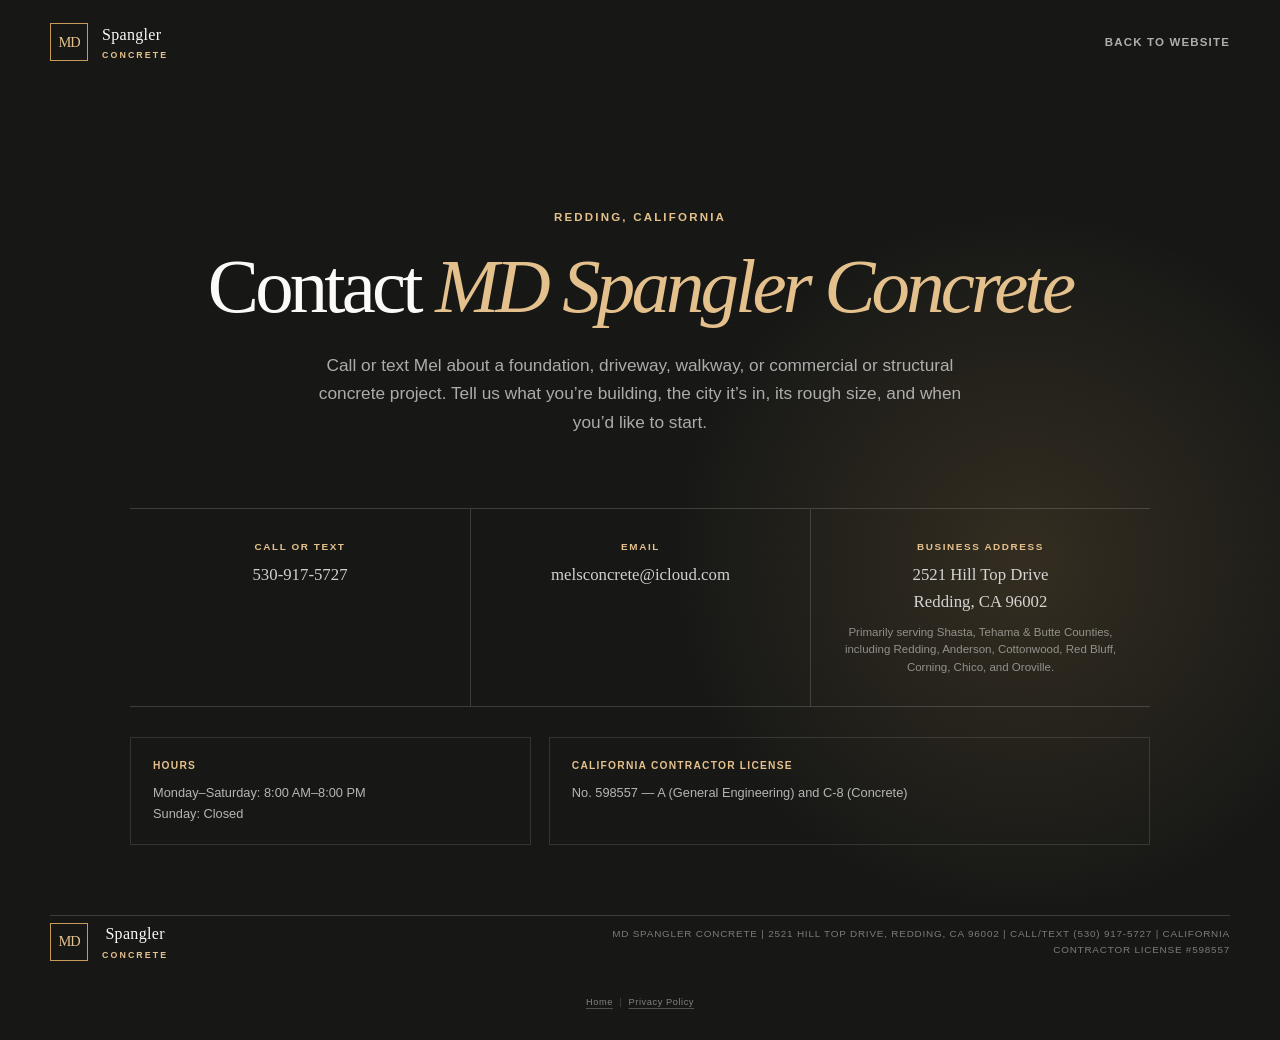
==== contact.html @ 285b9b2b "Add a contact page and send common contact addresses to it Co-Authored-By: Claude Opus 5.5 <noreply@" ====
<!doctype html>
<html lang="en">
<head>
  <meta charset="utf-8">
  <meta name="viewport" content="width=device-width, initial-scale=1">
  <meta name="robots" content="index, follow">
  <meta name="description" content="Contact MD Spangler Concrete in Redding, CA. Call or text 530-917-5727 or email melsconcrete@icloud.com. Open Monday to Saturday, 8 AM to 8 PM. California Contractor License 598557.">
  <link rel="canonical" href="https://md-spangler-concrete.netlify.app/contact">
  <meta property="og:type" content="website">
  <meta property="og:site_name" content="MD Spangler Concrete">
  <meta property="og:title" content="Contact MD Spangler Concrete | Redding, CA">
  <meta property="og:description" content="Call or text 530-917-5727 about your concrete project in Shasta, Tehama, or Butte County.">
  <meta property="og:url" content="https://md-spangler-concrete.netlify.app/contact">
  <meta property="og:image" content="https://md-spangler-concrete.netlify.app/images/md-spangler-large-concrete-pour.webp">
  <meta property="og:image:alt" content="MD Spangler Concrete crew completing a large concrete pour in Northern California.">
  <script type="application/ld+json">
  {
    "@context": "https://schema.org",
    "@graph": [
      {
        "@type": "ContactPage",
        "@id": "https://md-spangler-concrete.netlify.app/contact#webpage",
        "url": "https://md-spangler-concrete.netlify.app/contact",
        "name": "Contact MD Spangler Concrete",
        "about": { "@id": "https://md-spangler-concrete.netlify.app/#business" }
      },
      {
        "@type": ["HomeAndConstructionBusiness", "LocalBusiness"],
        "@id": "https://md-spangler-concrete.netlify.app/#business",
        "name": "MD Spangler Concrete",
        "url": "https://md-spangler-concrete.netlify.app/",
        "telephone": "+1-530-917-5727",
        "email": "melsconcrete@icloud.com",
        "address": {
          "@type": "PostalAddress",
          "streetAddress": "2521 Hill Top Drive",
          "addressLocality": "Redding",
          "addressRegion": "CA",
          "postalCode": "96002",
          "addressCountry": "US"
        },
        "openingHoursSpecification": {
          "@type": "OpeningHoursSpecification",
          "dayOfWeek": ["Monday", "Tuesday", "Wednesday", "Thursday", "Friday", "Saturday"],
          "opens": "08:00",
          "closes": "20:00"
        },
        "identifier": {
          "@type": "PropertyValue",
          "propertyID": "CSLB License",
          "value": "598557"
        }
      }
    ]
  }
  </script>
  <title>Contact MD Spangler Concrete | Redding, CA</title>
  <link rel="stylesheet" href="style.css">
</head>
<body>
  <header class="privacy-header">
    <div class="privacy-header__inner">
      <a aria-label="MD Spangler Concrete home" class="brand brand--footer" href="/">
        <span class="brand__mark">MD</span>
        <span class="brand__name">Spangler <b>Concrete</b></span>
      </a>
      <a class="privacy-header__back" href="/">Back to website</a>
    </div>
  </header>

  <main>
    <section class="contact" aria-labelledby="contact-title">
      <div class="contact__texture" aria-hidden="true"></div>
      <div class="section-shell contact__inner">
        <p class="eyebrow">Redding, California</p>
        <h1 id="contact-title">Contact <em>MD Spangler Concrete</em></h1>
        <p class="contact__lead">Call or text Mel about a foundation, driveway, walkway, or commercial or structural concrete project. Tell us what you’re building, the city it’s in, its rough size, and when you’d like to start.</p>

        <div class="contact__details">
          <div>
            <p>Call or text</p>
            <a href="tel:+15309175727">530-917-5727</a>
          </div>
          <div>
            <p>Email</p>
            <a href="mailto:melsconcrete@icloud.com">melsconcrete@icloud.com</a>
          </div>
          <div>
            <p>Business address</p>
            <address>2521 Hill Top Drive<br>Redding, CA 96002</address>
            <span class="contact__service-area">Primarily serving Shasta, Tehama &amp; Butte Counties, including Redding, Anderson, Cottonwood, Red Bluff, Corning, Chico, and Oroville.</span>
          </div>
        </div>

        <div class="contact__facts">
          <p><strong>Hours</strong><span>Monday–Saturday: 8:00 AM–8:00 PM</span><span>Sunday: Closed</span></p>
          <p><strong>California Contractor License</strong><span>No. 598557 — A (General Engineering) and C-8 (Concrete)</span></p>
        </div>

        <footer>
          <a class="brand brand--footer" href="/" aria-label="MD Spangler Concrete home">
            <span class="brand__mark">MD</span>
            <span class="brand__name">Spangler <b>Concrete</b></span>
          </a>
          <p>MD Spangler Concrete | 2521 Hill Top Drive, Redding, CA 96002 | Call/Text (530) 917-5727 | California Contractor License #598557</p>
          <div class="footer-credit">
            <p class="footer-attribution"><a href="/">Home</a><span aria-hidden="true"> | </span><a href="privacy.html">Privacy Policy</a></p>
          </div>
        </footer>
      </div>
    </section>
  </main>
</body>
</html>
---- style.css ----
/* MD Spangler Concrete — standalone landing page */
:root {
  --charcoal: #171816;
  --charcoal-soft: #22231f;
  --ink: #25251f;
  --concrete: #dedbd2;
  --paper: #f3f0e8;
  --white: #fbfaf6;
  --brass: #c99b58;
  --brass-light: #e4c18c;
  --line: rgba(35, 35, 30, 0.18);
  --shell: min(1180px, calc(100% - 48px));
}

* {
  box-sizing: border-box;
}

html {
  scroll-behavior: smooth;
}

body {
  margin: 0;
  background: var(--paper);
  color: var(--ink);
  font-family: Arial, Helvetica, sans-serif;
  font-size: 16px;
  line-height: 1.65;
  -webkit-font-smoothing: antialiased;
}

body,
button,
a {
  font-family: Arial, Helvetica, sans-serif;
}

::selection {
  background: var(--brass);
  color: var(--charcoal);
}

a {
  color: inherit;
}

h1,
h2,
h3,
p,
blockquote,
ul,
figure {
  margin-top: 0;
}

h1,
h2,
h3,
blockquote {
  font-family: Georgia, "Times New Roman", serif;
  font-weight: 400;
  line-height: 1.04;
}

em {
  color: var(--brass-light);
  font-weight: 400;
}

.section-shell {
  width: var(--shell);
  margin-inline: auto;
}

.section-pad {
  padding: 120px 0;
}

.eyebrow {
  display: flex;
  align-items: center;
  gap: 12px;
  margin-bottom: 22px;
  color: var(--brass-light);
  font-size: 0.72rem;
  font-weight: 700;
  letter-spacing: 0.19em;
  line-height: 1.3;
  text-transform: uppercase;
}

.eyebrow--dark {
  color: #8b622b;
}

.button {
  display: inline-flex;
  min-height: 54px;
  align-items: center;
  justify-content: center;
  gap: 28px;
  padding: 0 28px;
  border: 1px solid transparent;
  text-decoration: none;
  font-size: 0.76rem;
  font-weight: 700;
  letter-spacing: 0.1em;
  text-transform: uppercase;
  transition: background-color 180ms ease, color 180ms ease, transform 180ms ease;
}

.button:hover {
  transform: translateY(-2px);
}

.button:focus-visible,
a:focus-visible,
summary:focus-visible {
  outline: 3px solid var(--brass-light);
  outline-offset: 4px;
}

.button--primary {
  background: var(--brass);
  color: var(--charcoal);
}

.button--primary:hover {
  background: var(--brass-light);
}

/* Brand */
.brand__logo {
  display: block;
  width: 72px;
  height: 72px;
  object-fit: contain;
}

.brand {
  display: inline-flex;
  align-items: center;
  gap: 14px;
  color: var(--white);
  text-decoration: none;
}

.brand__mark {
  display: grid;
  width: 46px;
  height: 46px;
  place-items: center;
  border: 1px solid var(--brass);
  color: var(--brass-light);
  font-family: Georgia, "Times New Roman", serif;
  font-size: 1.05rem;
  letter-spacing: -0.08em;
}

.brand__name {
  font-family: Georgia, "Times New Roman", serif;
  font-size: 1.25rem;
  letter-spacing: 0.02em;
}

.brand__name b {
  display: block;
  color: var(--brass-light);
  font-family: Arial, Helvetica, sans-serif;
  font-size: 0.55rem;
  letter-spacing: 0.24em;
  text-transform: uppercase;
}

/* Hero */
.hero {
  position: relative;
  min-height: 760px;
  height: 100svh;
  overflow: hidden;
  background:
    radial-gradient(circle at 78% 22%, rgba(201, 155, 88, 0.18), transparent 31%),
    linear-gradient(115deg, #11120f 0%, #1d1e1a 56%, #10110f 100%);
  color: var(--white);
  isolation: isolate;
}

.hero__texture,
.contact__texture {
  position: absolute;
  inset: 0;
  z-index: -1;
  opacity: 0.28;
  background-image:
    linear-gradient(90deg, transparent 49.9%, rgba(255,255,255,0.035) 50%, transparent 50.1%),
    linear-gradient(rgba(255,255,255,0.025) 1px, transparent 1px);
  background-size: 29% 100%, 100% 5px;
}

.hero__frame {
  position: absolute;
  top: 0;
  right: -9vw;
  z-index: -1;
  width: 49vw;
  height: 100%;
  border-left: 1px solid rgba(255, 255, 255, 0.09);
  background:
    linear-gradient(139deg, transparent 0 45%, rgba(201,155,88,0.13) 45.1% 45.3%, transparent 45.4%),
    linear-gradient(49deg, transparent 0 64%, rgba(255,255,255,0.06) 64.1% 64.25%, transparent 64.4%),
    linear-gradient(138deg, transparent 0 45%, rgba(255,255,255,0.05) 45.1% 70%, transparent 70.1%);
  transform: skewX(-10deg);
}

.hero__topline {
  position: absolute;
  top: 0;
  left: 50%;
  display: flex;
  width: var(--shell);
  height: 98px;
  align-items: center;
  justify-content: space-between;
  border-bottom: 1px solid rgba(255, 255, 255, 0.18);
  transform: translateX(-50%);
}

.hero__topline > p {
  margin: 0;
  color: rgba(255,255,255,0.65);
  font-size: 0.68rem;
  letter-spacing: 0.14em;
  text-transform: uppercase;
}

.hero__topline > p span {
  margin: 0 7px;
  color: var(--brass-light);
}

.hero__content {
  position: absolute;
  top: 52%;
  left: 50%;
  display: grid;
  width: var(--shell);
  grid-template-columns: minmax(0, 1fr) clamp(300px, 27vw, 380px);
  align-items: center;
  gap: clamp(36px, 5vw, 72px);
  transform: translate(-50%, -46%);
}

.hero__copy {
  min-width: 0;
}

.hero__logo {
  display: block;
  width: 100%;
  max-width: 380px;
  height: auto;
  aspect-ratio: 1;
  justify-self: end;
  object-fit: contain;
  filter:
    drop-shadow(0 20px 30px rgba(0,0,0,0.4))
    drop-shadow(0 0 20px rgba(201,155,88,0.08));
}

.hero h1 {
  max-width: 760px;
  margin-bottom: 22px;
  font-size: clamp(3.6rem, 5.4vw, 5.6rem);
  letter-spacing: -0.055em;
}

.hero__lead {
  margin-bottom: 9px;
  color: rgba(255,255,255,0.85);
  font-family: Georgia, "Times New Roman", serif;
  font-size: clamp(1.22rem, 2.2vw, 1.65rem);
  font-style: italic;
}

.hero__area {
  margin-bottom: 15px;
  color: var(--brass-light);
  font-size: 0.78rem;
  font-weight: 700;
  letter-spacing: 0.13em;
  text-transform: uppercase;
}

.hero__services {
  max-width: 820px;
  margin-bottom: 30px;
  color: rgba(255,255,255,0.62);
  font-size: 0.84rem;
  line-height: 1.7;
}

.hero__services span {
  margin: 0 5px;
  color: var(--brass);
}

.hero__actions {
  display: flex;
}

.hero__stat {
  position: absolute;
  right: max(24px, calc((100% - 1180px) / 2));
  bottom: 52px;
  display: flex;
  align-items: flex-end;
  gap: 15px;
}

.hero__stat strong {
  color: var(--brass-light);
  font-family: Georgia, "Times New Roman", serif;
  font-size: 4.2rem;
  font-weight: 400;
  letter-spacing: -0.06em;
  line-height: 0.8;
}

.hero__stat strong span {
  font-size: 1.6rem;
  vertical-align: top;
}

.hero__stat p {
  margin: 0;
  color: rgba(255, 255, 255, 0.58);
  font-size: 0.65rem;
  letter-spacing: 0.1em;
  line-height: 1.45;
  text-transform: uppercase;
}

/* Why homeowners choose */
.why {
  background: var(--concrete);
}

.why__grid {
  display: grid;
  grid-template-columns: minmax(0, 1.05fr) minmax(320px, 0.95fr);
  align-items: center;
  gap: clamp(60px, 8vw, 110px);
}

.why h2,
.services h2,
.project-gallery h2,
.service-area h2,
.faq h2 {
  margin-bottom: 32px;
  font-size: clamp(2.8rem, 5vw, 5rem);
  letter-spacing: -0.045em;
}

.why h2 em,
.services h2 em,
.project-gallery h2 em,
.service-area h2 em,
.faq h2 em {
  color: #8b622b;
}

.why__copy .lead {
  color: #33332e;
  font-family: Georgia, "Times New Roman", serif;
  font-size: clamp(1.17rem, 1.8vw, 1.4rem);
  line-height: 1.62;
}

.why__copy > p:not(.eyebrow):not(.lead) {
  color: #55554d;
}

.why__copy .why__statement {
  margin: 35px 0 0;
  padding: 23px 25px;
  border-left: 3px solid #9a6f35;
  background: rgba(255,255,255,0.38);
  color: #31312c;
  font-family: Georgia, "Times New Roman", serif;
  font-size: 1.22rem;
  font-style: italic;
}

.why__image {
  position: relative;
  margin: 0;
  border: 1px solid rgba(35,35,30,0.22);
  background: #c9c4b8;
}

.why__image::before {
  position: absolute;
  top: -17px;
  right: -17px;
  width: 42%;
  height: 42%;
  border-top: 3px solid #9a6f35;
  border-right: 3px solid #9a6f35;
  content: "";
}

.why__image img {
  display: block;
  width: 100%;
  aspect-ratio: 4 / 3;
  object-fit: cover;
  object-position: center;
}

.why__image figcaption,
.standard__visual figcaption {
  padding: 12px 15px;
  color: #5b5a51;
  font-size: 0.68rem;
  letter-spacing: 0.03em;
}

/* Services */
.services {
  background: var(--paper);
}

.section-heading {
  max-width: 900px;
  margin: 0 auto 70px;
  text-align: center;
}

.section-heading .eyebrow {
  justify-content: center;
}

.section-heading__lead {
  max-width: 700px;
  margin: -45px auto 0;
  color: #5c5b52;
}

.services__grid {
  display: grid;
  grid-template-columns: repeat(2, minmax(0, 1fr));
  border-top: 1px solid var(--line);
  border-left: 1px solid var(--line);
}

.services__grid article {
  min-height: 245px;
  padding: 35px 38px;
  border-right: 1px solid var(--line);
  border-bottom: 1px solid var(--line);
  transition: background 180ms ease, transform 180ms ease;
}

.services__grid article:hover {
  background: rgba(201, 155, 88, 0.11);
  transform: translateY(-2px);
}

.services__grid article:last-child {
  grid-column: 1 / -1;
}

.services__grid span {
  display: block;
  margin-bottom: 25px;
  color: #8b622b;
  font-size: 0.68rem;
  font-weight: 700;
  letter-spacing: 0.13em;
}

.services__grid h3 {
  margin-bottom: 16px;
  font-size: clamp(1.6rem, 2.7vw, 2.25rem);
}

.services__grid p {
  max-width: 470px;
  margin-bottom: 0;
  color: #5c5b52;
}

.work-strip {
  display: grid;
  grid-template-columns: repeat(3, minmax(0, 1fr));
  gap: 10px;
  margin-top: 38px;
}

.work-strip figure {
  margin: 0;
  overflow: hidden;
  background: #d8d4ca;
}

.work-strip img {
  display: block;
  width: 100%;
  height: 100%;
  aspect-ratio: 4 / 3;
  object-fit: cover;
  transition: transform 300ms ease;
}

.work-strip figure:hover img {
  transform: scale(1.025);
}

/* Standard */
.standard {
  background: var(--charcoal);
  color: rgba(255,255,255,0.7);
}

.standard__grid {
  display: grid;
  grid-template-columns: minmax(320px, 0.95fr) minmax(0, 1.05fr);
  align-items: center;
  gap: clamp(60px, 8vw, 115px);
}

.standard__visual {
  position: relative;
}

.standard__visual figure {
  margin: 0;
  border: 1px solid rgba(255,255,255,0.13);
  background: #252621;
}

.standard__visual img {
  display: block;
  width: 100%;
  height: auto;
  aspect-ratio: auto;
  object-fit: contain;
}

.standard__visual figcaption {
  color: rgba(255,255,255,0.53);
}

.standard h2 {
  margin-bottom: 35px;
  color: var(--white);
  font-size: clamp(2.8rem, 5vw, 5rem);
  letter-spacing: -0.05em;
}

.standard__copy > p:not(.eyebrow):not(.standard__closing) {
  font-size: 1.04rem;
}

.check-list {
  display: grid;
  grid-template-columns: repeat(2, minmax(0, 1fr));
  gap: 12px 25px;
  margin: 25px 0 35px;
  padding: 0;
  list-style: none;
}

.check-list li {
  position: relative;
  padding-left: 28px;
  color: rgba(255,255,255,0.82);
}

.check-list li::before {
  position: absolute;
  top: 0;
  left: 0;
  color: var(--brass-light);
  content: "✓";
  font-weight: 700;
}

.standard__closing {
  margin: 0;
  padding: 22px 0 22px 26px;
  border-left: 2px solid var(--brass);
  color: var(--brass-light);
  font-family: Georgia, "Times New Roman", serif;
  font-size: 1.2rem;
  font-style: italic;
}

/* Project gallery */
.project-gallery {
  background: var(--paper);
}

.project-gallery__grid {
  display: grid;
  grid-template-columns: repeat(3, minmax(0, 1fr));
  grid-auto-flow: dense;
  gap: 14px;
}

.project-gallery__item {
  position: relative;
  margin: 0;
  overflow: hidden;
  background: #c9c4b8;
}

.project-gallery__item--wide {
  grid-column: span 2;
}

.project-gallery__item img {
  display: block;
  width: 100%;
  height: 100%;
  aspect-ratio: 4 / 3;
  object-fit: cover;
  transition: transform 350ms ease;
}

.project-gallery__item--wide img {
  aspect-ratio: 8 / 3;
}

.project-gallery__item--portrait {
  grid-row: span 2;
}

.project-gallery__item--portrait img {
  aspect-ratio: 3 / 4;
}

.project-gallery__item:hover img {
  transform: scale(1.025);
}

.project-gallery__item figcaption {
  position: absolute;
  right: 0;
  bottom: 0;
  left: 0;
  padding: 28px 18px 15px;
  background: linear-gradient(transparent, rgba(20, 20, 17, 0.82));
  color: #fff;
  font-family: Georgia, "Times New Roman", serif;
  font-size: 0.95rem;
}

/* Service area */
.service-area {
  background:
    linear-gradient(rgba(222,219,210,0.94), rgba(222,219,210,0.94)),
    repeating-linear-gradient(45deg, transparent 0 14px, rgba(139,98,43,0.12) 14px 15px);
}

.service-area__inner {
  max-width: 980px;
  text-align: center;
}

.service-area__inner > .eyebrow {
  justify-content: center;
}

.service-area__label {
  margin-bottom: 17px;
  color: #66645b;
  font-size: 0.72rem;
  font-weight: 700;
  letter-spacing: 0.16em;
  text-transform: uppercase;
}

.city-list {
  display: flex;
  flex-wrap: wrap;
  justify-content: center;
  gap: 10px;
  margin: 0 0 35px;
  padding: 0;
  list-style: none;
}

.city-list li {
  padding: 10px 17px;
  border: 1px solid rgba(35,35,30,0.2);
  background: rgba(255,255,255,0.34);
  color: #45453e;
  font-size: 0.76rem;
  font-weight: 700;
  letter-spacing: 0.06em;
  text-transform: uppercase;
}

.service-area__closing {
  max-width: 760px;
  margin: 0 auto;
  color: #34342f;
  font-family: Georgia, "Times New Roman", serif;
  font-size: clamp(1.15rem, 2vw, 1.4rem);
  font-style: italic;
}

.service-area__map {
  margin-top: 48px;
  overflow: hidden;
  border: 1px solid rgba(35,35,30,0.22);
  background: #c9c4b8;
  box-shadow: 0 18px 40px rgba(35,35,30,0.08);
}

.service-area__map iframe {
  display: block;
  width: 100%;
  height: 430px;
  border: 0;
}

/* Reviews */
.reviews {
  background: var(--concrete);
}

.reviews h2 {
  max-width: 820px;
  margin-bottom: 52px;
  font-size: clamp(3rem, 5vw, 5rem);
}

.reviews h2 em {
  color: #8b622b;
}

.reviews__grid {
  display: grid;
  grid-template-columns: repeat(3, 1fr);
  gap: 22px;
}

.thumbtack-review-widget {
  display: flex;
  justify-content: center;
  margin: -34px 0 46px;
}

.thumbtack-review-widget .widget {
  width: min(100%, 520px);
  padding: 26px;
  border-top: 3px solid var(--brass);
  background: var(--paper);
  box-shadow: 0 18px 40px rgba(35, 35, 30, 0.08);
}

.thumbtack-review-widget .widget > img {
  display: block;
  max-width: 150px;
  height: auto;
  margin-bottom: 20px;
}

.review-card {
  display: flex;
  min-height: 100%;
  flex-direction: column;
  margin: 0;
  padding: 38px 34px;
  border-top: 3px solid var(--brass);
  background: var(--paper);
  box-shadow: 0 18px 40px rgba(35, 35, 30, 0.08);
}

.review-card__customer {
  margin-bottom: 20px;
}

.review-card__customer strong,
.review-card__customer span {
  display: block;
}

.review-card__customer strong {
  color: var(--ink);
  font-family: Georgia, "Times New Roman", serif;
  font-size: 1.35rem;
}

.review-card__customer span,
.review-card__project,
.review-card__source {
  color: #66645b;
  font-size: 0.7rem;
  letter-spacing: 0.08em;
  line-height: 1.5;
  text-transform: uppercase;
}

.review-card__project {
  margin: 0 0 18px;
}

.review-card blockquote {
  flex: 1;
  margin: 0;
  color: var(--ink);
  font-size: 1.08rem;
  line-height: 1.65;
}

.review-card__source {
  margin: 24px 0 0;
  padding-top: 18px;
  border-top: 1px solid var(--line);
}

/* FAQ */
.faq {
  background: var(--paper);
}

.faq__grid {
  display: grid;
  grid-template-columns: minmax(260px, 0.72fr) minmax(0, 1.28fr);
  gap: clamp(60px, 9vw, 135px);
}

.faq__intro {
  position: sticky;
  top: 40px;
  align-self: start;
}

.faq__list {
  border-top: 1px solid rgba(35,35,30,0.25);
}

.faq details {
  border-bottom: 1px solid rgba(35,35,30,0.25);
}

.faq summary {
  position: relative;
  display: grid;
  grid-template-columns: 48px 1fr;
  gap: 12px;
  padding: 28px 45px 28px 0;
  cursor: pointer;
  font-family: Georgia, "Times New Roman", serif;
  font-size: 1.14rem;
  line-height: 1.45;
  list-style: none;
}

.faq summary::-webkit-details-marker {
  display: none;
}

.faq summary::after {
  position: absolute;
  top: 28px;
  right: 5px;
  color: #8b622b;
  content: "+";
  font-family: Arial, Helvetica, sans-serif;
  font-size: 1.35rem;
}

.faq details[open] summary::after {
  content: "−";
}

.faq summary span {
  padding-top: 4px;
  color: #8b622b;
  font-family: Arial, Helvetica, sans-serif;
  font-size: 0.65rem;
  font-weight: 700;
  letter-spacing: 0.1em;
}

.faq__answer {
  padding: 0 30px 26px 60px;
}

.faq__answer p {
  max-width: 620px;
  margin: 0;
  color: #5a5951;
}

/* Contact */
.contact {
  position: relative;
  overflow: hidden;
  background:
    radial-gradient(circle at 80% 50%, rgba(201,155,88,0.16), transparent 31%),
    var(--charcoal);
  color: var(--white);
  isolation: isolate;
}

.contact__inner {
  padding-top: 125px;
  text-align: center;
}

.contact__inner > .eyebrow {
  justify-content: center;
}

.contact h1,
.contact h2 {
  margin-bottom: 24px;
  color: var(--white);
  font-size: clamp(3rem, 6vw, 5.7rem);
  letter-spacing: -0.05em;
}

.contact__lead {
  max-width: 660px;
  margin: 0 auto 38px;
  color: rgba(255,255,255,0.64);
  font-size: 1.08rem;
}

.contact__details {
  display: grid;
  grid-template-columns: repeat(3, 1fr);
  max-width: 1020px;
  margin: 72px auto 30px;
  border-top: 1px solid rgba(255,255,255,0.16);
  border-bottom: 1px solid rgba(255,255,255,0.16);
}

.contact__details > div {
  padding: 30px;
}

.contact__details > div + div {
  border-left: 1px solid rgba(255,255,255,0.16);
}

.contact__details p {
  margin-bottom: 5px;
  color: var(--brass-light);
  font-size: 0.62rem;
  font-weight: 700;
  letter-spacing: 0.16em;
  text-transform: uppercase;
}

.contact__details a,
.contact__details address {
  color: rgba(255,255,255,0.8);
  font-family: Georgia, "Times New Roman", serif;
  font-size: clamp(0.9rem, 1.5vw, 1.05rem);
  font-style: normal;
  text-decoration: none;
  overflow-wrap: anywhere;
}

.contact__details a:hover,
.contact__facts a:hover {
  color: var(--brass-light);
}

.contact__service-area {
  display: block;
  margin-top: 8px;
  color: rgba(255,255,255,0.49);
  font-family: Arial, Helvetica, sans-serif;
  font-size: 0.72rem;
  line-height: 1.5;
}

.contact__facts {
  display: grid;
  grid-template-columns: 0.8fr 1.2fr;
  gap: 18px;
  max-width: 1020px;
  margin: 0 auto 70px;
  text-align: left;
}

.contact__facts p {
  display: flex;
  flex-direction: column;
  margin: 0;
  padding: 20px 22px;
  border: 1px solid rgba(255,255,255,0.12);
  color: rgba(255,255,255,0.68);
  font-size: 0.8rem;
}

.contact__facts strong {
  margin-bottom: 7px;
  color: var(--brass-light);
  font-size: 0.64rem;
  letter-spacing: 0.12em;
  text-transform: uppercase;
}

.contact__facts a {
  margin-top: 5px;
  color: rgba(255,255,255,0.54);
}

.contact footer {
  display: flex;
  flex-wrap: wrap;
  min-height: 125px;
  align-items: center;
  justify-content: space-between;
  gap: 35px;
  border-top: 1px solid rgba(255,255,255,0.16);
}

.contact footer > p {
  max-width: 680px;
  margin: 0;
  color: rgba(255,255,255,0.43);
  font-size: 0.62rem;
  letter-spacing: 0.08em;
  line-height: 1.65;
  text-align: right;
  text-transform: uppercase;
}

.footer-trust {
  display: grid;
  width: 100%;
  grid-template-columns: repeat(3, minmax(0, 1fr));
  gap: 12px;
  margin: 0;
  padding: 24px 0 30px;
  border-top: 1px solid rgba(255,255,255,0.1);
  color: rgba(255,255,255,0.58);
  font-size: 0.68rem;
  line-height: 1.5;
  list-style: none;
  text-align: left;
}

.footer-trust li {
  position: relative;
  padding-left: 20px;
}

.footer-trust li::before {
  position: absolute;
  top: 0;
  left: 0;
  color: var(--brass-light);
  content: "✓";
  font-weight: 700;
}

.footer-credit {
  width: 100%;
  margin: -12px 0 24px;
  text-align: center;
}

.contact footer .footer-attribution {
  max-width: none;
  margin: 0;
  color: rgba(255,255,255,0.3);
  font-size: 0.58rem;
  letter-spacing: 0.06em;
  line-height: 1.5;
  text-align: center;
  text-transform: none;
}

.footer-attribution a {
  color: rgba(255,255,255,0.46);
  text-decoration-color: rgba(255,255,255,0.24);
  text-underline-offset: 3px;
}

.footer-attribution a:hover,
.footer-attribution a:focus-visible {
  color: rgba(255,255,255,0.7);
}

.footer-attribution span {
  margin: 0 0.35em;
  color: rgba(255,255,255,0.2);
}

.footer-logo-link {
  display: inline-block;
  margin-top: 10px;
  line-height: 0;
}

.footer-logo {
  display: block;
  width: clamp(72px, 7vw, 92px);
  max-width: 100%;
  height: auto;
}

.privacy-page {
  min-height: 100vh;
  background: var(--paper);
}

.privacy-header {
  padding: 22px 0;
  background: var(--charcoal);
  color: var(--white);
}

.privacy-header__inner {
  display: flex;
  width: var(--shell);
  align-items: center;
  justify-content: space-between;
  gap: 24px;
  margin-inline: auto;
}

.privacy-header__back {
  color: rgba(255,255,255,0.65);
  font-size: 0.72rem;
  font-weight: 700;
  letter-spacing: 0.1em;
  text-decoration: none;
  text-transform: uppercase;
}

.privacy-header__back:hover {
  color: var(--brass-light);
}

.privacy-content {
  width: min(760px, calc(100% - 48px));
  margin-inline: auto;
  padding: 88px 0 100px;
}

.privacy-content h1 {
  margin-bottom: 16px;
  color: var(--charcoal);
  font-size: clamp(2.7rem, 7vw, 5.2rem);
  letter-spacing: -0.045em;
}

.privacy-content h2 {
  margin: 46px 0 14px;
  color: var(--charcoal);
  font-size: clamp(1.35rem, 3vw, 1.8rem);
}

.privacy-content p,
.privacy-content li {
  color: #55554d;
}

.privacy-content ul {
  padding-left: 1.25rem;
}

.privacy-content a {
  color: #76501f;
  text-underline-offset: 3px;
}

.privacy-effective {
  margin-bottom: 44px;
  color: #77766d;
  font-size: 0.75rem;
  font-weight: 700;
  letter-spacing: 0.1em;
  text-transform: uppercase;
}

.privacy-note {
  margin-top: 54px;
  padding-top: 24px;
  border-top: 1px solid var(--line);
  font-size: 0.8rem;
}

.brand--footer .brand__mark {
  width: 38px;
  height: 38px;
  font-size: 0.9rem;
}

.brand--footer .brand__name {
  font-size: 1rem;
}

@media (max-width: 900px) {
  :root {
    --shell: min(100% - 36px, 720px);
  }

  .section-pad {
    padding: 90px 0;
  }

  .hero {
    min-height: 900px;
  }

  .hero__topline > p,
  .hero__stat {
    display: none;
  }

  .hero__content {
    top: 54%;
    grid-template-columns: 1fr;
    gap: 10px;
  }

  .hero__logo {
    order: -1;
    width: 200px;
    justify-self: start;
  }

  .why__grid,
  .standard__grid,
  .faq__grid {
    grid-template-columns: 1fr;
  }

  .why__grid,
  .standard__grid,
  .faq__grid {
    gap: 55px;
  }

  .why__image,
  .standard__visual {
    max-width: 580px;
  }

  .why__image img,
  .standard__visual img {
    aspect-ratio: 4 / 3;
  }

  .standard__visual {
    order: 2;
  }

  .standard__copy {
    order: 1;
  }

  .faq__intro {
    position: relative;
    top: auto;
  }

  .contact__details {
    grid-template-columns: 1fr;
  }

  .reviews__grid {
    grid-template-columns: 1fr;
  }

  .project-gallery__grid {
    grid-template-columns: repeat(2, minmax(0, 1fr));
  }

  .footer-trust {
    grid-template-columns: 1fr;
  }

  .contact__details > div + div {
    border-top: 1px solid rgba(255,255,255,0.16);
    border-left: 0;
  }
}

@media (max-width: 620px) {
  :root {
    --shell: calc(100% - 30px);
  }

  .section-pad {
    padding: 72px 0;
  }

  .hero {
    min-height: 850px;
    height: 100svh;
  }

  .hero__topline {
    height: 82px;
  }

  .hero__frame {
    right: -24vw;
    width: 90vw;
  }

  .hero__content {
    top: 52%;
    transform: translate(-50%, -46%);
  }

  .hero__logo {
    width: clamp(155px, 42vw, 185px);
    justify-self: center;
  }

  .hero h1 {
    font-size: clamp(2.35rem, 9.8vw, 3rem);
  }

  .hero__lead {
    font-size: 1.13rem;
  }

  .hero__area {
    font-size: 0.68rem;
    line-height: 1.55;
  }

  .hero__services {
    font-size: 0.75rem;
    line-height: 1.6;
  }

  .button {
    width: 100%;
  }

  .why h2,
  .services h2,
  .standard h2,
  .project-gallery h2,
  .service-area h2,
  .reviews h2,
  .faq h2,
  .contact h2 {
    font-size: clamp(2.55rem, 12.5vw, 3.8rem);
  }

  .why__image::before {
    display: none;
  }

  /* Preserve the complete project photographs on narrow phone screens. */
  .why__image img,
  .standard__visual img,
  .work-strip img {
    height: auto;
    aspect-ratio: auto;
    object-fit: contain;
  }

  .services__grid {
    grid-template-columns: 1fr;
  }

  .services__grid article,
  .services__grid article:last-child {
    grid-column: auto;
    min-height: 0;
    padding: 30px 27px;
  }

  .work-strip {
    grid-template-columns: 1fr;
  }

  .check-list {
    grid-template-columns: 1fr;
  }

  .city-list {
    gap: 8px;
  }

  .city-list li {
    padding: 8px 11px;
    font-size: 0.66rem;
  }

  .service-area__map iframe {
    height: 330px;
  }

  .project-gallery__grid {
    grid-template-columns: 1fr;
  }

  .project-gallery__item--wide {
    grid-column: auto;
  }

  .project-gallery__item--portrait {
    grid-row: auto;
  }

  .project-gallery__item img,
  .project-gallery__item--wide img,
  .project-gallery__item--portrait img {
    aspect-ratio: 4 / 3;
  }

  .faq summary {
    grid-template-columns: 34px 1fr;
    padding-right: 34px;
    font-size: 1.02rem;
  }

  .faq__answer {
    padding-left: 46px;
  }

  .contact__inner {
    padding-top: 85px;
  }

  .contact__details {
    margin-top: 58px;
  }

  .contact__facts {
    grid-template-columns: 1fr;
  }

  .contact footer {
    flex-direction: column;
    align-items: flex-start;
    padding: 32px 0;
  }

  .contact footer > p {
    text-align: left;
  }

  .contact footer > .footer-credit {
    margin: -6px 0 0;
    text-align: center;
  }
}

@media (max-width: 560px) {
  .privacy-header__inner {
    align-items: flex-start;
    flex-direction: column;
    gap: 14px;
  }

  .privacy-content {
    width: min(100% - 36px, 760px);
    padding: 64px 0 76px;
  }
}

@media (prefers-reduced-motion: reduce) {
  html {
    scroll-behavior: auto;
  }

  *,
  *::before,
  *::after {
    scroll-behavior: auto !important;
    transition-duration: 0.01ms !important;
  }
}
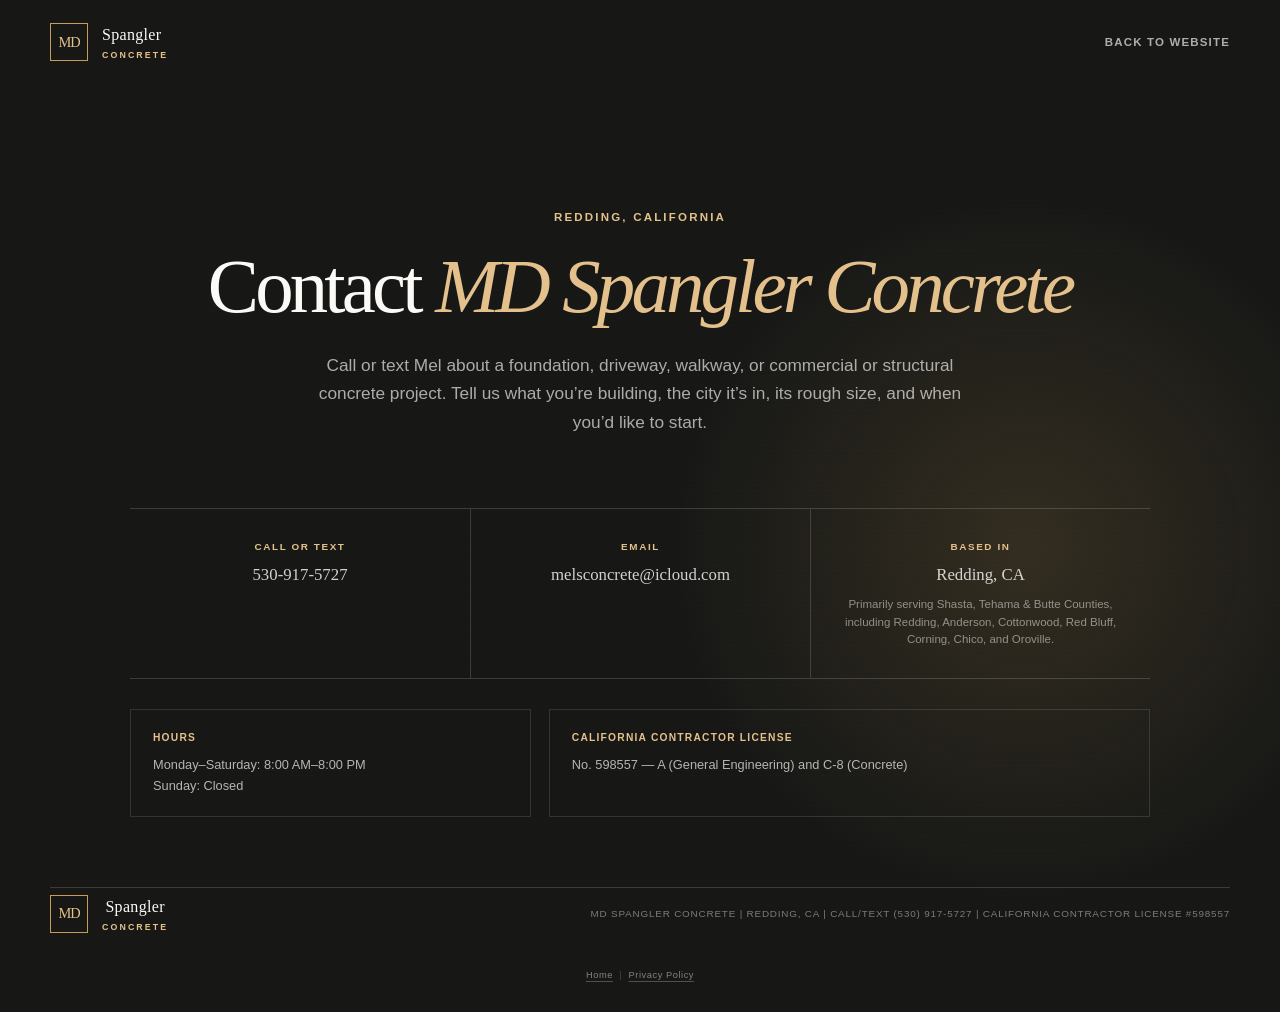
==== commit 6170b010: "Remove street address because Mel works at customers' sites Co-Authored-By: Claude Opus 5.5 <noreply" ====
--- a/contact.html
+++ b/contact.html
@@ -33,10 +33,8 @@
         "email": "melsconcrete@icloud.com",
         "address": {
           "@type": "PostalAddress",
-          "streetAddress": "2521 Hill Top Drive",
           "addressLocality": "Redding",
           "addressRegion": "CA",
-          "postalCode": "96002",
           "addressCountry": "US"
         },
         "openingHoursSpecification": {
@@ -86,8 +84,8 @@
             <a href="mailto:melsconcrete@icloud.com">melsconcrete@icloud.com</a>
           </div>
           <div>
-            <p>Business address</p>
-            <address>2521 Hill Top Drive<br>Redding, CA 96002</address>
+            <p>Based in</p>
+            <address>Redding, CA</address>
             <span class="contact__service-area">Primarily serving Shasta, Tehama &amp; Butte Counties, including Redding, Anderson, Cottonwood, Red Bluff, Corning, Chico, and Oroville.</span>
           </div>
         </div>
@@ -102,7 +100,7 @@
             <span class="brand__mark">MD</span>
             <span class="brand__name">Spangler <b>Concrete</b></span>
           </a>
-          <p>MD Spangler Concrete | 2521 Hill Top Drive, Redding, CA 96002 | Call/Text (530) 917-5727 | California Contractor License #598557</p>
+          <p>MD Spangler Concrete | Redding, CA | Call/Text (530) 917-5727 | California Contractor License #598557</p>
           <div class="footer-credit">
             <p class="footer-attribution"><a href="/">Home</a><span aria-hidden="true"> | </span><a href="privacy.html">Privacy Policy</a></p>
           </div>
